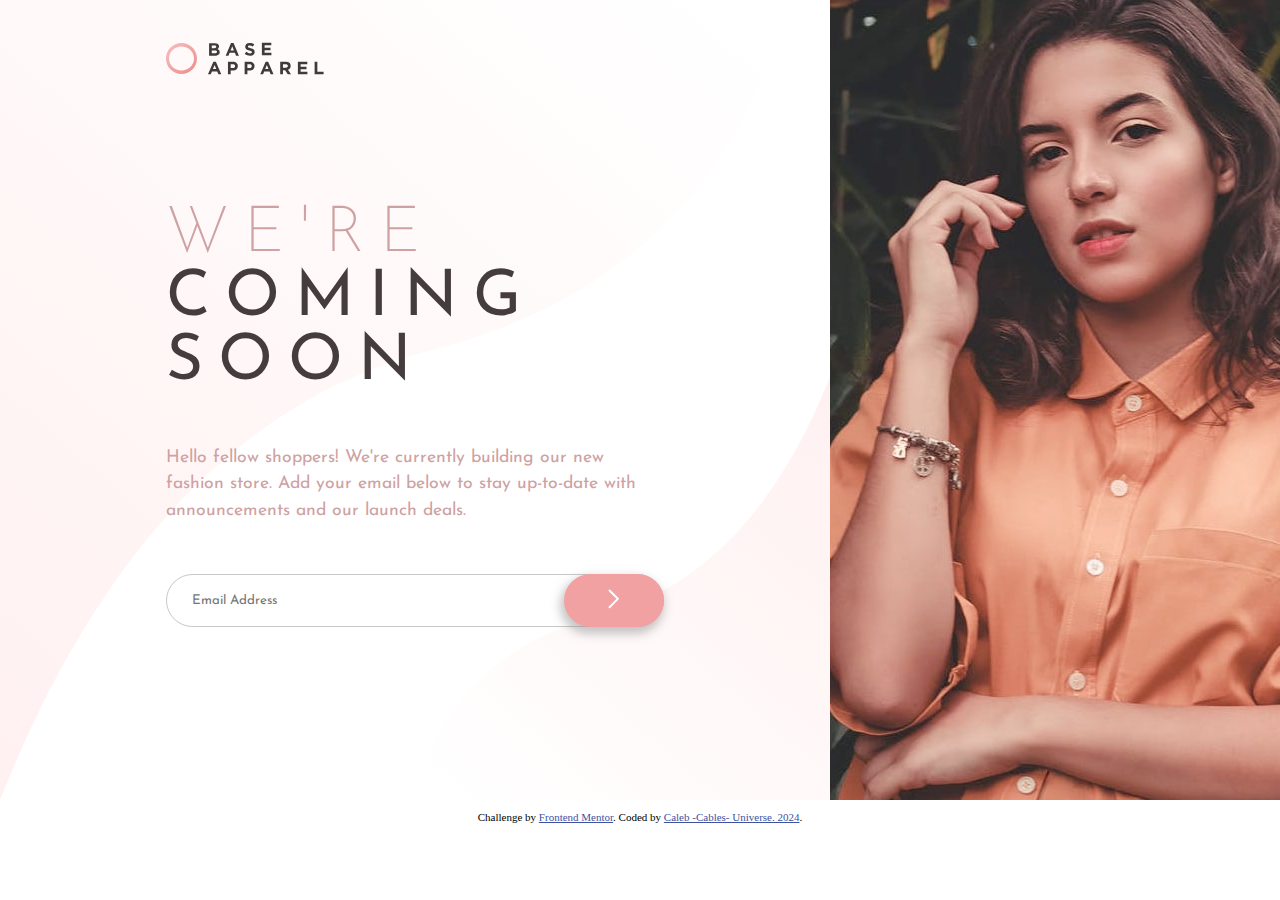
==== base-apparel-coming-soon-master/index.html @ 299b4a1a "Exercise 1 - Apparel Banner" ====
<!DOCTYPE html>
<html lang="en">
<head>
  <meta charset="UTF-8">
  <meta name="viewport" content="width=device-width, initial-scale=1.0"> <!-- displays site properly based on user's device -->

  <link rel="stylesheet" href="./styles.css">
  <link rel="icon" type="image/png" sizes="32x32" href="./images/favicon-32x32.png">
  
  <title>Frontend Mentor | Base Apparel coming soon page</title>
  <link rel="preconnect" href="https://fonts.googleapis.com">
  <link rel="preconnect" href="https://fonts.gstatic.com" crossorigin>
  <link href="https://fonts.googleapis.com/css2?family=Josefin+Sans:wght@200;400&display=swap" rel="stylesheet">

  <!-- Feel free to remove these styles or customise in your own stylesheet 👍 -->
  <style>
    .attribution { font-size: 11px; text-align: center; }
    .attribution a { color: hsl(228, 45%, 44%); }
  </style>
</head>
<body>

  <div class="banner">

    
    <div class="info-container">

      <!--Logo-->
      <div class="logo">
        <img src="./images/logo.svg" alt="" class="lgo">
      </div>

      <div class="mobile-photo">
        <img src="./images/hero-mobile.jpg" alt="" class="mbl-phto">
      </div>


      <!--Text-->

      <div class="text-box">
        <h2 class="title"><span class="line1">We're</span><br>Coming<br>Soon</h2>
        
        <p class="text">
          Hello fellow shoppers! We're currently building our new fashion store.
          Add your email below to stay up-to-date with announcements and our launch deals.
        </p>
      
        <!--EmailField-->

        <input type="email" id="email" name="email" placeholder="Email Address" class="email"> 
        <button class="email-button"><img src="./images/icon-arrow.svg" alt="" class="arrow"></button>
        <img src="./images/icon-error.svg" alt="" class="error">
        <p class="error-text">Please provide a valid email</p>

      </div>
      
    </div>
      <!--Desktop Photo-->

    <div class="photo-container">
      <img src="./images/hero-desktop.jpg" alt="">
    </div>

  </div>

  <footer>
    <p class="attribution">
      Challenge by <a href="https://www.frontendmentor.io?ref=challenge" target="_blank">Frontend Mentor</a>. 
      Coded by <a href="#">Caleb -Cables- Universe. 2024</a>.
    </p>
  </footer>
</body>
</html>
---- base-apparel-coming-soon-master/styles.css ----
*{
    box-sizing: border-box;
}
body{
    margin:0;
    padding:0;
}


.banner{
    width: 1440px;
    height: 800px;
    margin: auto;
    display: flex;
    flex-direction: row;
}


.info-container{
    width:60%;
    background-image: url(./images/bg-pattern-desktop.svg);
}

.logo{
    margin-left: 20%;
    margin-top:5%;
}


.text-box{  
    width:60%;
    margin:15% auto;
    position: relative;
}

.title{
    color:#453C3D;
    font-family: 'Josefin Sans', sans-serif;
    font-weight: 400;
    font-size: 4em;
    text-transform: uppercase;
    letter-spacing: 15px;
    margin-bottom: 10%;
}
.line1{
    font-weight: 200;
}

.text, .line1{
    color:#CEA1A2;
}


.text{
    font-family: 'Josefin Sans', sans-serif;
    font-size: 1.1em;
    margin-bottom: 10%;
    line-height: 150%;
}


.email{
    width:100%;
    height: 4em;
    border:1px solid rgba(144, 144, 144, .5);   
    border-radius: 2em;
    padding-left:5%;
    background: none;
    font-family: 'Josefin Sans', sans-serif;
    color:#CEA1A2;
}

.email:focus{
    outline:none;
}

.email:invalid{
    border: 1px solid #F96364;
}

.email:invalid  ~ .error{
    display:inherit;
}
.email:invalid  ~ .error-text{
    display:inherit;
}

.mobile-photo{
    display: none;
}

.email-button{
    position: absolute;
    right:0;
    border:none;
    border-radius: 2em;
    height: 4em;
    width:20%;
    background-color:#F2A1A3;
    z-index: 2;
    box-shadow: -2px 5px 10px 2px rgba(144, 144, 144, .5);
}
.email-button:hover{
    background-color:#FAD6D6;
    box-shadow: -2px 5px 10px 2px rgba(144, 144, 144, .5), 0 0 1px 1px rgba(224, 80, 80, 0.25) inset;

}

.error{
    display: none;
    position: absolute;
    bottom: 1em;
    right: 120px;
}
.error-text{
    position: absolute;
    display: none;
    font-family: 'Josefin Sans', sans-serif;
    font-size: .8em;
    margin-left: 10%;
    color:#F96364;
}


/* Mobile ( 992px wide & under) */
@media only screen and (max-width: 992px) {
    .banner{
        width: 100%;
        height: 100%;
        flex-direction: column;
    }

    .info-container{  
        width:100%;
    }
    
    .logo{
        width: 33%;
        height: auto;
        margin-left: 5%;
        margin-top:10%;
        margin-bottom:10%;
    }

    .lgo{
        max-width:100%;
    }

    .title{
        text-align: center;
        font-size: 2.5em;
        margin-bottom: 5%;
    }
    
    
    .text-box{  
        width:100%;
        margin:15% auto;
        position: relative;
    }
    .text{
        width:80%;
        margin:auto;
        font-size: .8em;
        margin-bottom: 10%;
        text-align: center;
        
    }
    .email{
        width:80%;
        margin-left:10%;
        height: 4em;
    }
    

    .mobile-photo{
        display: none;
        max-width: 100%;
        height:100%;
    }
    .mbl-phto{
        width:100%;
    }


    
    .email-button{
        left:70%;

    }
    
    .error{
        bottom: 1em;
        right: 80px;
    }
    .error-text{
        position: absolute;
        display: none;
        font-family: 'Josefin Sans', sans-serif;
        font-size: .8em;
        margin-left: 10%;
    }




    .mobile-photo{
        display:inherit;
        margin: 0 auto;
    }
    .photo-container{
        display:none;
    }

}
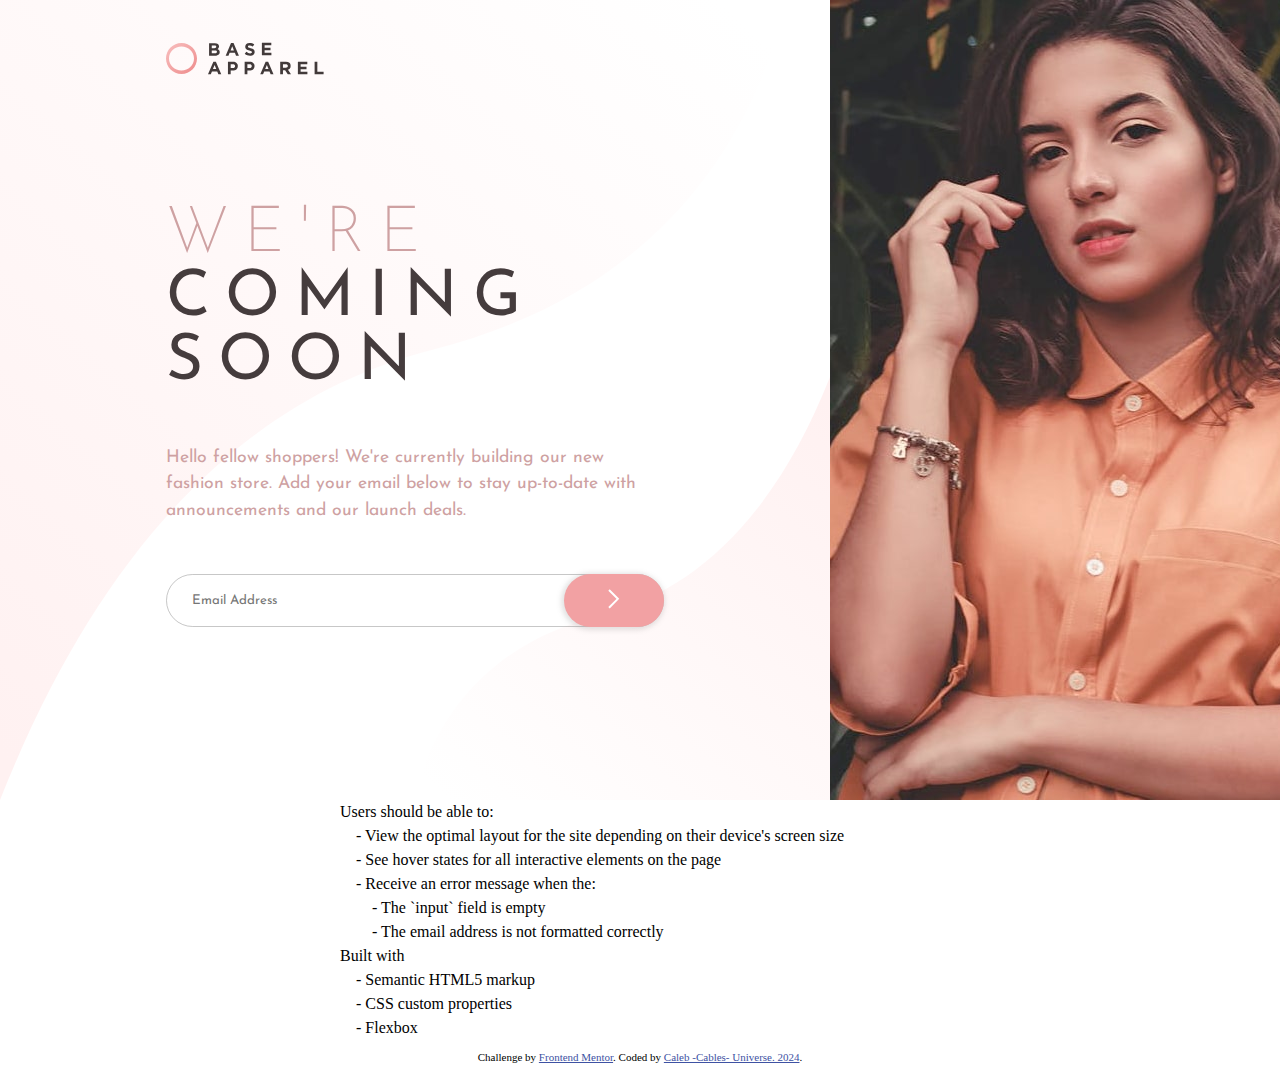
==== commit 8533329f: "ReadMeUpdated" ====
--- a/base-apparel-coming-soon-master/index.html
+++ b/base-apparel-coming-soon-master/index.html
@@ -21,8 +21,6 @@
 <body>
 
   <div class="banner">
-
-    
     <div class="info-container">
 
       <!--Logo-->
@@ -60,8 +58,28 @@
     <div class="photo-container">
       <img src="./images/hero-desktop.jpg" alt="">
     </div>
+  </div>
 
-  </div>
+
+  <p class="info">
+
+    Users should be able to:<br>
+    
+    &emsp;- View the optimal layout for the site depending on their device's screen size<br>
+    &emsp;- See hover states for all interactive elements on the page<br>
+    &emsp;- Receive an error message when the:<br>
+    &emsp;&emsp;- The `input` field is empty<br>
+    &emsp;&emsp;- The email address is not formatted correctly<br>
+    
+    
+    Built with<br>
+    
+    &emsp;- Semantic HTML5 markup<br>
+    &emsp;- CSS custom properties<br>
+    &emsp;- Flexbox<br>
+    </p>
+
+
 
   <footer>
     <p class="attribution">
--- a/base-apparel-coming-soon-master/styles.css
+++ b/base-apparel-coming-soon-master/styles.css
@@ -98,11 +98,11 @@
     width:20%;
     background-color:#F2A1A3;
     z-index: 2;
-    box-shadow: -2px 5px 10px 2px rgba(144, 144, 144, .5);
+    box-shadow: -1px 1px 5px 2px rgba(144, 144, 144, .25);
 }
 .email-button:hover{
     background-color:#FAD6D6;
-    box-shadow: -2px 5px 10px 2px rgba(144, 144, 144, .5), 0 0 1px 1px rgba(224, 80, 80, 0.25) inset;
+    box-shadow: -1px 1px 5px 2px rgba(144, 144, 144, .25), 0 0 1px 1px rgba(224, 80, 80, 0.25) inset;
 
 }
 
@@ -121,6 +121,13 @@
     color:#F96364;
 }
 
+
+.info{
+    width: 600px;
+    margin:auto;
+    line-height: 150%;
+
+}
 
 /* Mobile ( 992px wide & under) */
 @media only screen and (max-width: 992px) {
